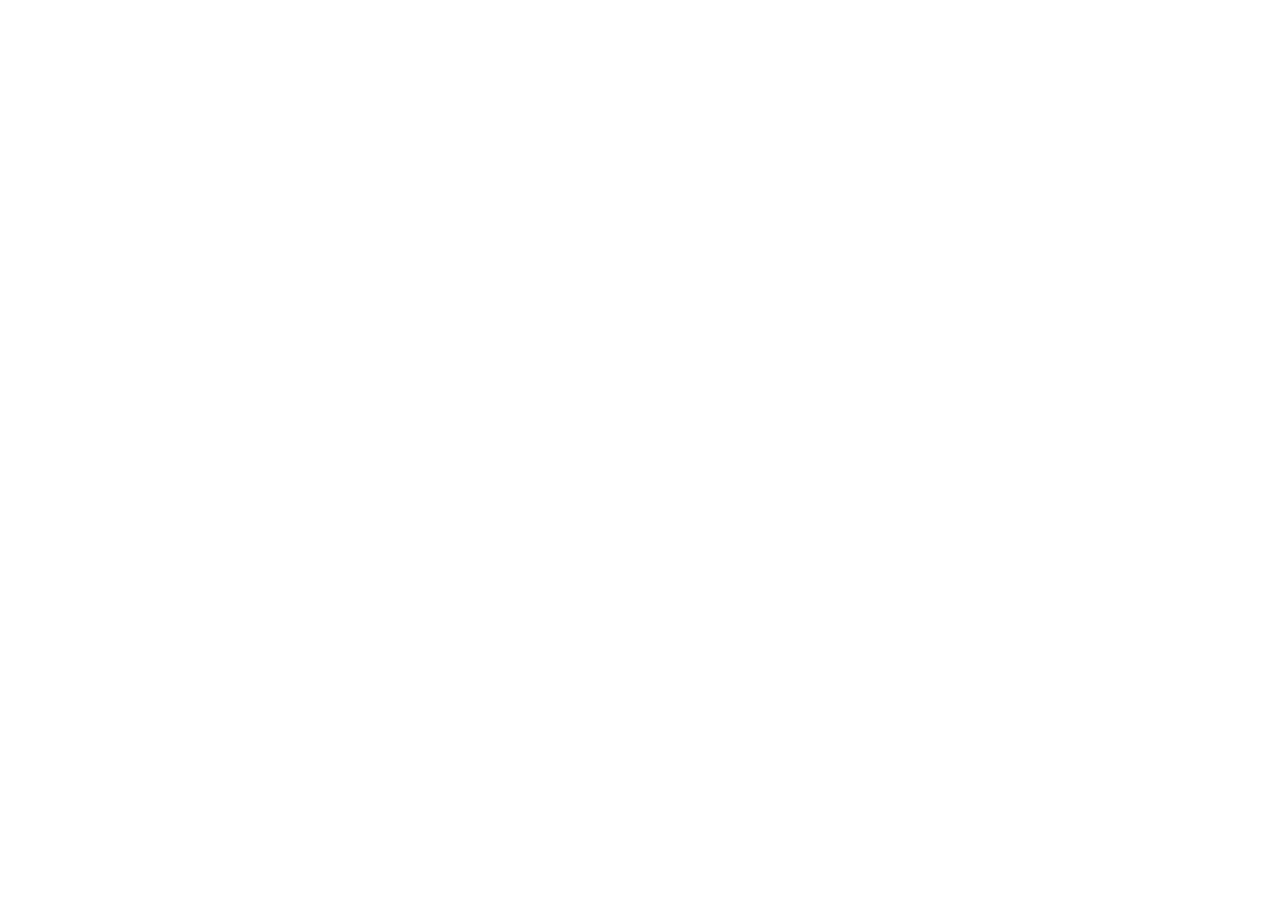
==== front-end/html/index.html @ 0c070b18 "finalizando a tela de login (falta apenas a mensagem aparecer na tela))" ====
<!DOCTYPE html>
<html lang="pt-br">
<head>
    <meta charset="UTF-8">
    <meta name="viewport" content="width=device-width, initial-scale=1.0">
    <link rel="stylesheet" href="./style.css">
    <link rel="shortcut icon" href="favicon.ico" type="image/x-icon">
    <title>Clinica Veterinaria - Sistema interno</title>
</head>
<body>

    <header>

    </header>

    <main>

        
    </main>
    


    <script href="./script.js"></script>
</body>
</html>
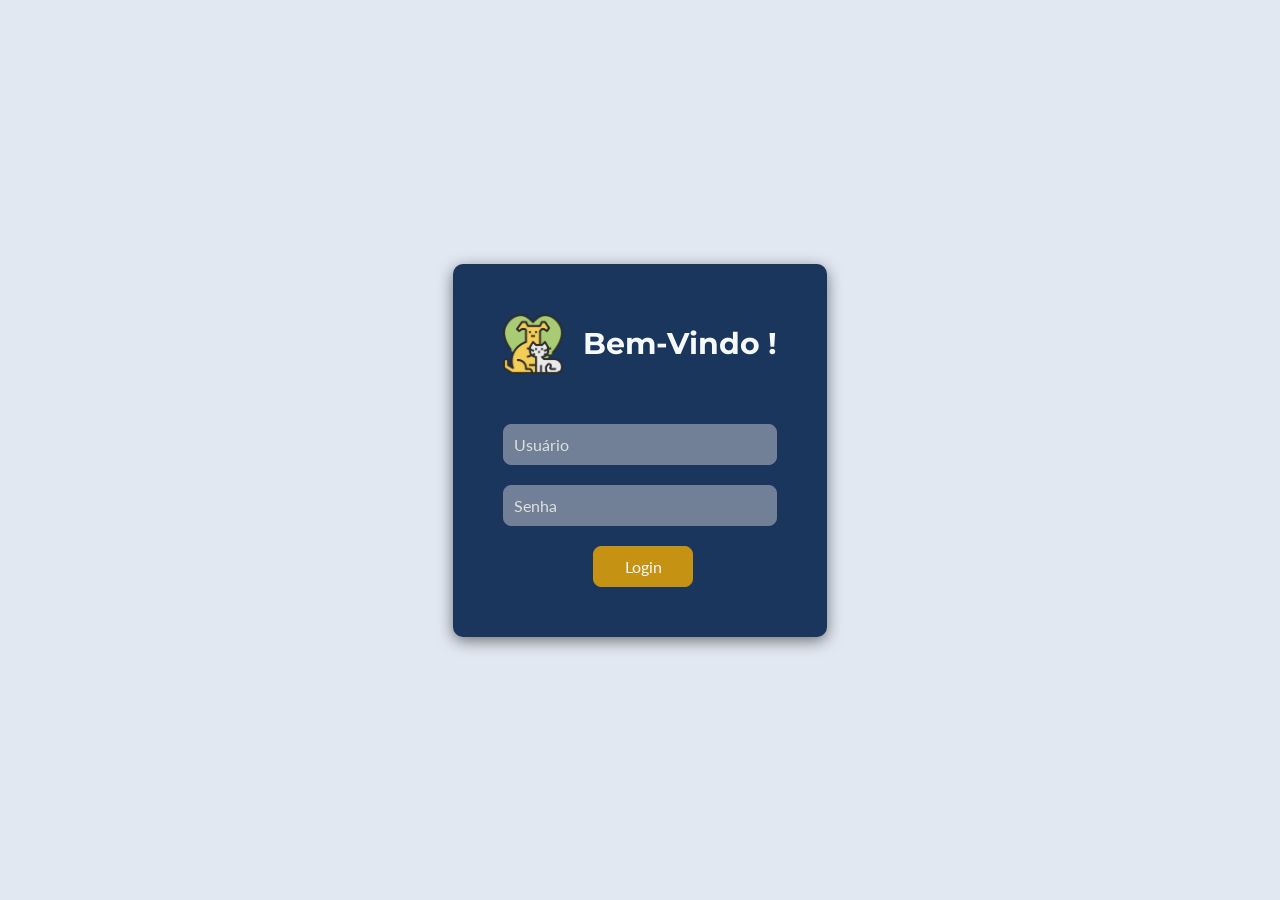
==== commit 32c47bc4: "começando a página de inicia (header e banner), fazendo interatividade de nome do usuario e sair da " ====
--- a/front-end/html/index.html
+++ b/front-end/html/index.html
@@ -3,23 +3,64 @@
 <head>
     <meta charset="UTF-8">
     <meta name="viewport" content="width=device-width, initial-scale=1.0">
-    <link rel="stylesheet" href="./style.css">
+    <link rel="stylesheet" href="../style/index.css">
     <link rel="shortcut icon" href="favicon.ico" type="image/x-icon">
     <title>Clinica Veterinaria - Sistema interno</title>
 </head>
 <body>
 
     <header>
+        <div class="logo">
+            <img src="../image/paw-heart.png" alt="Icone da Logo">
+            <h2> VetClinic </h2>
+        </div>
 
+        <div class="opcoes">
+            <nav>
+                <a href="../html/index.html" id="inicio"> Inicio </a>
+                <a href="../html/cadastroDono.html"> Cadastrar Dono </a>
+                <a href="../html/cadastroAnimal.html"> Cadastrar Animal </a>
+                <a href="../html/consultas.html"> Consultar Cadastros </a>
+            </nav>
+        </div>
+
+        <div class="perfil">
+            <img src="../image/user.png" alt="Icone de perfil" class="user">
+            <p> Nome do Usuário </p>
+            <abbr title="Sair"> <img src="../image/exit.png" alt="Icone de Sair" class="botao-sair"> </abbr>
+        </div>
     </header>
 
     <main>
+        <!-- banner -->
+         <div class="banner" id="#inicio">
+            <div class="banner-content">
+                <h1> Cadastro de <br> <span> Donos & Animais </span></h1>
+                <p> Sistema de gerenciamento para clinica Veterinária. <br>
+                Garante agilidade e precisão para as consultas. </p>
+            </div>
+            
+            <div class="banner-image">
+                <img src="../image/cat and dog hero.jpg" alt="Imagem de Gato e Cachorro juntos">
+            </div>
+        </div>
+
+        <!-- botões para as funcionalidades -->
+         <div class="container-opcoes">
+            <div class="linha-botoes">
+                <div class="botao">
+                    <a href="../html/cadastroDono.html">
+                        Cadastrar Novo Dono ➔
+                    </a>
+                </div>
+            </div>
+         </div>
 
         
     </main>
     
 
 
-    <script href="./script.js"></script>
+    <script src="../script/index.js"></script>
 </body>
 </html>
--- a/front-end/style/index.css
+++ b/front-end/style/index.css
@@ -0,0 +1,158 @@
+/* configuração geral de todos os styles */
+
+@import url('https://fonts.googleapis.com/css2?family=Anton&family=Crimson+Text:ital,wght@0,400;0,600;0,700;1,400;1,600;1,700&family=Montserrat:ital,wght@0,100..900;1,100..900&family=Special+Elite&display=swap');
+/* Montserrat - Titulos - Peso 700*/
+@import url('https://fonts.googleapis.com/css2?family=Anton&family=Crimson+Text:ital,wght@0,400;0,600;0,700;1,400;1,600;1,700&family=Lato:ital,wght@0,100;0,300;0,400;0,700;0,900;1,100;1,300;1,400;1,700;1,900&family=Montserrat:ital,wght@0,100..900;1,100..900&family=Special+Elite&display=swap');
+/* Lato - Texto Corrido - Peso 400 */
+
+:root{
+    --cor-principal: #1a365d;
+    --cor-apoio-azul: #718096;
+    --cor-apoio-verde: #7f9f7f;
+    --cor-fundo: #E1E8F2;
+    --destaque: #c69214;
+    --cinza: #C3C3C3;
+    --claro: #F7FAFC;
+    --fonte-principal: 'Montserrat', sans-serif;
+    --fonte-secundaria: 'Lato', sans-serif;
+}
+
+*{
+    margin: 0%;
+    padding: 0%;
+    box-sizing: border-box;
+}
+
+body{
+    background: var(--cor-fundo);
+    min-height: 100vh;
+}
+
+/* configuração da página de inicio */
+
+header{
+    display: flex;
+    justify-content: space-between;
+    align-items: center;
+    background: #1a365d;
+    color: var(--claro);
+    font-family: var(--fonte-principal);
+    font-weight: 700;
+    padding: 20px;
+    width: 100%;
+    flex: 1;
+    padding-top: 25px;
+}
+
+.logo{
+    display: flex;
+    gap: 10px;
+    align-items: center;
+}
+.logo img{
+    width: 40px;
+    height: 40px;
+}
+
+.opcoes{
+    display: flex;
+    align-items: center;
+}
+
+.opcoes a{
+    text-decoration: none;
+    outline: none;
+    padding: 30px;
+    font-family: var(--fonte-secundaria);
+    font-weight: 400;
+    font-size: 19px;
+    color: var(--claro);
+    transition: color 0.3s ease;
+}
+
+.opcoes a:hover{
+    color: #7f9f7f;
+}
+
+.perfil{
+    display: flex;
+    gap: 20px;
+    align-items: center;
+    margin-right: 20px;
+    font-family: var(--fonte-secundaria);
+    font-weight: 400;
+    font-size: 18px;
+}
+
+.perfil .user{
+    background: var(--claro);
+    padding: 2px;
+    border-radius: 100px;
+    width: 40px;
+    height: auto;
+}
+
+.perfil .botao-sair{
+    cursor: pointer;
+    width: 25px;
+    height: auto;
+}
+
+/* hero principal */
+
+/* banner */
+.banner {
+    margin: 70px;
+    display: flex;
+    align-items: center;
+    justify-content: space-between;
+    background-color: #1a365d; 
+    border-radius: 20px;
+    overflow: hidden;
+    height: 300px;
+}
+
+/* lado do texto */
+.banner-content {
+    color: var(--claro);
+    font-family: var(--fonte-principal);
+    font-size: 50px;
+    padding: 0 40px;
+    flex: 1;
+    margin-left: 50px;
+}
+
+.banner-content h1 {
+    font-size: 50px;
+    margin: 0 0 10px 0;
+    font-weight: 700;
+}
+
+.banner-content span {
+    color: #9FC6FF;
+    font-family: var(--fonte-secundaria);
+    font-weight: 400;
+
+}
+
+.banner-content p {
+    font-size: 18px;
+    color: var(--cinza);
+    margin: 0;
+    line-height: 1.5;
+}
+
+/* lado da Imagem com o efeito de transição */
+.banner-image {
+    flex: 1;
+    height: 100%;
+    position: relative;
+}
+
+.banner-image img {
+    width: 100%;
+    height: 100%;
+    object-fit: cover;
+    -webkit-mask-image: linear-gradient(to right, transparent 0%, black 40%);
+    mask-image: linear-gradient(to right, transparent 0%, black 40%);
+}
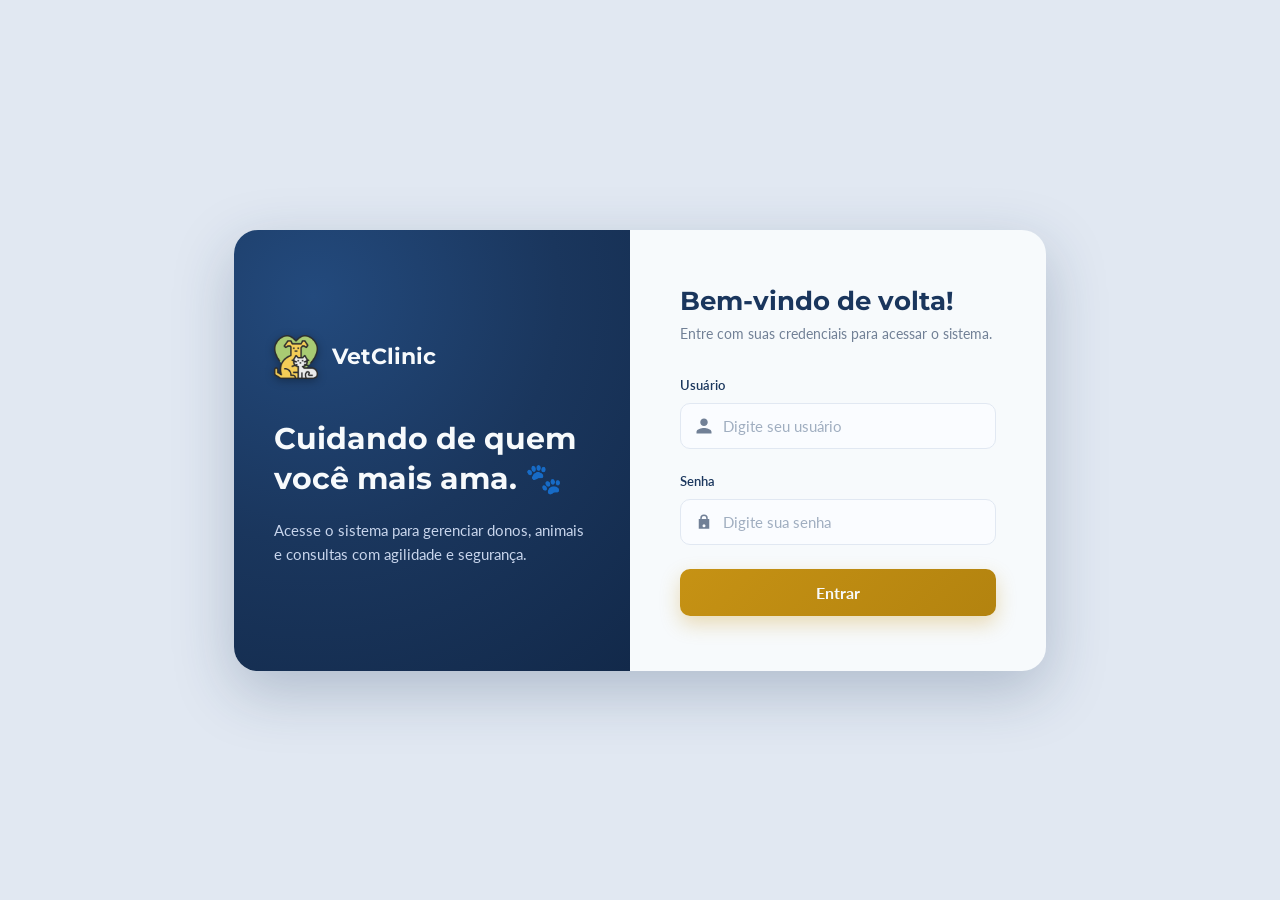
==== commit 539eb48b: "finalizei a tela de inicio e repaginei o login" ====
--- a/front-end/html/index.html
+++ b/front-end/html/index.html
@@ -17,7 +17,7 @@
 
         <div class="opcoes">
             <nav>
-                <a href="../html/index.html" id="inicio"> Inicio </a>
+                <a href="../html/index.html" id="inicio" class="ativo"> Inicio </a>
                 <a href="../html/cadastroDono.html"> Cadastrar Dono </a>
                 <a href="../html/cadastroAnimal.html"> Cadastrar Animal </a>
                 <a href="../html/consultas.html"> Consultar Cadastros </a>
@@ -33,7 +33,7 @@
 
     <main>
         <!-- banner -->
-         <div class="banner" id="#inicio">
+        <div class="banner" id="#inicio">
             <div class="banner-content">
                 <h1> Cadastro de <br> <span> Donos & Animais </span></h1>
                 <p> Sistema de gerenciamento para clinica Veterinária. <br>
@@ -46,19 +46,170 @@
         </div>
 
         <!-- botões para as funcionalidades -->
-         <div class="container-opcoes">
+        <div class="container-opcoes">
+            <h2> Ações rápidas <br>
+                <span> Gerencie rapidamente donos, animais e consultas </span>
+            </h2>
             <div class="linha-botoes">
                 <div class="botao">
+                    <div class="botao-icone">
+                        <img src="../image/user-add.png" alt="Icone de User">
+                    </div>
                     <a href="../html/cadastroDono.html">
-                        Cadastrar Novo Dono ➔
-                    </a>
-                </div>
-            </div>
-         </div>
+                        Cadastrar Dono <span class="seta">➔</span>
+                    </a>
+                    <p> Adicione um novo tutor ao sistema. </p>
+                </div>
+
+                <div class="botao">
+                    <div class="botao-icone">
+                        <img src="../image/paw-button.png" alt="Icone de Patinha">
+                    </div>
+                    <a href="../html/cadastroAnimal.html">
+                        Cadastrar Novo Animal <span class="seta">➔</span>
+                    </a>
+                    <p> Adicione um novo animal ao sistema.</p>
+                </div>
+
+                <div class="botao">
+                    <div class="botao-icone">
+                        <img src="../image/id-badge (1).png" alt="Icone de Crachá">
+                    </div>
+                    <a href="../html/consultas.html">
+                        Consultar Cadastros <span class="seta">➔</span>
+                    </a>
+                    <p> Veja os cadastros existentes no sistema. </p>
+                </div>
+            </div>
+        </div>
+
+        <!-- painel de estatistica -->
+        <!-- futuramente será atualizado conforme o banco de dados -->
+        <section class="estatisticas">
+            <div class="titulo-estatisticas">
+                <h2>Estatísticas <br>
+                    <span> Resumo geral do sistema. </span></h2>
+            </div>
+
+            <div class="cards-estatisticas">
+
+                <div class="card-estatistica">
+                    <div class="icone icone-azul">
+                        <img src="../image/user-add.png">
+                    </div>
+
+                    <div class="texto">
+                        <h3>128</h3>
+                        <p>Donos Cadastrados</p>
+                    </div>
+                </div>
+
+                <div class="card-estatistica">
+                    <div class="icone icone-verde">
+                        <img src="../image/paw-button.png">
+                    </div>
+
+                    <div class="texto">
+                        <h3>245</h3>
+                        <p>Animais Cadastrados</p>
+                    </div>
+                </div>
+
+                <div class="card-estatistica">
+                    <div class="icone icone-dourado">
+                        <img src="../image/calendar (1).png">
+                    </div>
+
+                    <div class="texto">
+                        <h3>12</h3>
+                        <p>Consultas Hoje</p>
+                    </div>
+                </div>
+
+                <div class="card-estatistica">
+                    <div class="icone icone-marinho">
+                        <img src="../image/user-md.png">
+                    </div>
+
+                    <div class="texto">
+                        <h3>5</h3>
+                        <p>Veterinários</p>
+                    </div>
+                </div>
+            </div>
+        </section>
 
         
     </main>
     
+    <footer class="footer">
+        <div class="footer-top">
+            <div class="footer-brand">
+                <div class="footer-logo-image">
+                    <img src="../image/paw-heart.png" alt="Icone da Logo">
+                    <h2>VetClinic</h2>
+                </div>
+                <p>Sistema de gerenciamento para clínicas veterinárias. Agilidade e precisão no cuidado com os animais.</p>
+
+                <div class="footer-social">
+                    <a href="#" aria-label="Facebook">
+                        <svg viewBox="0 0 24 24"><path d="M13 22v-9h3l1-4h-4V7c0-1.1.3-1.8 1.9-1.8H17V1.1C16.6 1 15.4 1 14 1c-3 0-5 1.8-5 5.2V9H6v4h3v9h4z"/></svg>
+                    </a>
+                    <a href="#" aria-label="Instagram">
+                        <svg viewBox="0 0 24 24"><path d="M12 2c2.7 0 3 0 4.1.1 1.1.05 1.8.2 2.4.5.6.3 1.1.6 1.6 1.1.5.5.8 1 1.1 1.6.3.6.4 1.3.5 2.4.1 1.1.1 1.4.1 4.1s0 3-.1 4.1c-.1 1.1-.2 1.8-.5 2.4-.3.6-.6 1.1-1.1 1.6-.5.5-1 .8-1.6 1.1-.6.3-1.3.4-2.4.5-1.1.1-1.4.1-4.1.1s-3 0-4.1-.1c-1.1-.1-1.8-.2-2.4-.5-.6-.3-1.1-.6-1.6-1.1-.5-.5-.8-1-1.1-1.6-.3-.6-.4-1.3-.5-2.4C2 15 2 14.7 2 12s0-3 .1-4.1c.1-1.1.2-1.8.5-2.4.3-.6.6-1.1 1.1-1.6.5-.5 1-.8 1.6-1.1.6-.3 1.3-.4 2.4-.5C9 2 9.3 2 12 2zm0 5a5 5 0 100 10 5 5 0 000-10zm0 8.2A3.2 3.2 0 1112 8.8a3.2 3.2 0 010 6.4zm5.2-8.4a1.2 1.2 0 11-2.4 0 1.2 1.2 0 012.4 0z"/></svg>
+                    </a>
+                    <a href="#" aria-label="WhatsApp">
+                        <svg viewBox="0 0 24 24"><path d="M12 2a10 10 0 00-8.6 15L2 22l5.2-1.4A10 10 0 1012 2zm0 18a8 8 0 01-4.1-1.1l-.3-.2-3 .8.8-2.9-.2-.3A8 8 0 1112 20zm4.4-5.9c-.2-.1-1.4-.7-1.7-.8-.2-.1-.4-.1-.6.1-.2.2-.6.8-.8 1-.1.2-.3.2-.5.1-.2-.1-1-.4-2-1.2-.7-.6-1.2-1.4-1.4-1.6-.1-.2 0-.4.1-.5.1-.1.2-.3.4-.4.1-.1.2-.2.2-.4.1-.1 0-.3 0-.4-.1-.1-.6-1.4-.8-1.9-.2-.5-.4-.4-.6-.4h-.5c-.2 0-.4.1-.6.3-.2.2-.8.8-.8 1.9s.8 2.2.9 2.4c.1.2 1.6 2.4 3.8 3.4.5.2.9.4 1.3.5.5.2 1 .1 1.4.1.4-.1 1.4-.6 1.6-1.1.2-.5.2-1 .1-1.1-.1-.1-.2-.2-.4-.3z"/></svg>
+                    </a>
+                </div>
+            </div>
+
+            <div class="footer-col">
+                <h4>Links Rápidos</h4>
+                <div class="footer-links">
+                    <a href="../html/index.html">Início</a>
+                    <a href="../html/cadastroDono.html">Cadastrar Dono</a>
+                    <a href="../html/cadastroAnimal.html">Cadastrar Animal</a>
+                    <a href="../html/consultas.html">Consultar Cadastros</a>
+                </div>
+            </div>
+
+            <div class="footer-col">
+                <h4>Contato</h4>
+                <ul class="footer-contato">
+                    <li>
+                        <svg viewBox="0 0 24 24"><path d="M12 2a7 7 0 00-7 7c0 5.2 7 13 7 13s7-7.8 7-13a7 7 0 00-7-7zm0 9.5A2.5 2.5 0 1112 6.5a2.5 2.5 0 010 5z"/></svg>
+                        <span>Av. das Clínicas, 123 - Piracicaba/SP</span>
+                    </li>
+                    <li>
+                        <svg viewBox="0 0 24 24"><path d="M6.6 10.8c1.4 2.7 3.6 5 6.4 6.4l2.1-2.1c.3-.3.7-.4 1-.2 1.1.4 2.3.6 3.5.6.6 0 1 .4 1 1V20c0 .6-.4 1-1 1C10.6 21 3 13.4 3 4c0-.6.4-1 1-1h3.5c.6 0 1 .4 1 1 0 1.2.2 2.4.6 3.5.1.4 0 .8-.2 1.1L6.6 10.8z"/></svg>
+                        <span>(19) 99999-0000</span>
+                    </li>
+                    <li>
+                        <svg viewBox="0 0 24 24"><path d="M20 4H4c-1.1 0-2 .9-2 2v12c0 1.1.9 2 2 2h16c1.1 0 2-.9 2-2V6c0-1.1-.9-2-2-2zm0 4l-8 5-8-5V6l8 5 8-5v2z"/></svg>
+                        <span>contato@vetclinic.com</span>
+                    </li>
+                </ul>
+            </div>
+
+            <div class="footer-col">
+                <h4>Horário de Atendimento</h4>
+                <div class="footer-horario">
+                    <div class="linha-horario"><span>Seg - Sex</span><span>8h às 19h</span></div>
+                    <div class="linha-horario"><span>Sábado</span><span>9h às 13h</span></div>
+                    <div class="linha-horario"><span>Domingo</span><span>Fechado</span></div>
+                </div>
+            </div>
+
+        </div>
+
+        <div class="footer-bottom">
+            <div class="footer-info">
+                <p>© 2026 VetClinic. Todos os direitos reservados.</p>
+                <span class="selo-versao">Versão 1.0</span>
+            </div>
+        </div>
+    </footer>
 
 
     <script src="../script/index.js"></script>
--- a/front-end/style/index.css
+++ b/front-end/style/index.css
@@ -38,78 +38,115 @@
     color: var(--claro);
     font-family: var(--fonte-principal);
     font-weight: 700;
-    padding: 20px;
+    padding: 18px 30px;
     width: 100%;
-    flex: 1;
-    padding-top: 25px;
+    flex-wrap: wrap;
+    row-gap: 15px;
+    box-shadow: 0 4px 20px rgba(0,0,0,0.18);
+    position: relative;
+    z-index: 10;
 }
 
 .logo{
     display: flex;
-    gap: 10px;
+    gap: 12px;
     align-items: center;
 }
 .logo img{
-    width: 40px;
-    height: 40px;
+    width: 38px;
+    height: 38px;
+    filter: drop-shadow(0 2px 4px rgba(0,0,0,.3));
+}
+
+.logo h2{
+    letter-spacing: .5px;
 }
 
 .opcoes{
     display: flex;
     align-items: center;
+}
+
+.opcoes nav{
+    display: flex;
+    flex-wrap: wrap;
+    justify-content: center;
+    gap: 4px;
 }
 
 .opcoes a{
     text-decoration: none;
     outline: none;
-    padding: 30px;
+    padding: 12px 18px;
+    border-radius: 10px;
     font-family: var(--fonte-secundaria);
     font-weight: 400;
-    font-size: 19px;
+    font-size: 15px;
+    color: #C8D5EC;
+    transition: .25s;
+}
+
+.opcoes a:hover{
     color: var(--claro);
-    transition: color 0.3s ease;
-}
-
-.opcoes a:hover{
-    color: #7f9f7f;
+    background: rgba(255,255,255,0.08);
+}
+
+.opcoes a.ativo{
+    color: var(--claro);
+    background: rgba(127,159,127,0.25);
+    font-weight: 700;
 }
 
 .perfil{
     display: flex;
-    gap: 20px;
-    align-items: center;
-    margin-right: 20px;
+    gap: 14px;
+    align-items: center;
     font-family: var(--fonte-secundaria);
     font-weight: 400;
-    font-size: 18px;
+    font-size: 15px;
+    background: rgba(255,255,255,0.06);
+    padding: 8px 16px;
+    border-radius: 50px;
+    border: 1px solid rgba(255,255,255,0.1);
 }
 
 .perfil .user{
     background: var(--claro);
     padding: 2px;
     border-radius: 100px;
-    width: 40px;
-    height: auto;
+    width: 32px;
+    height: 32px;
+    object-fit: cover;
+    border: 2px solid var(--cor-apoio-verde);
 }
 
 .perfil .botao-sair{
     cursor: pointer;
-    width: 25px;
+    width: 20px;
     height: auto;
+    opacity: .8;
+    transition: .25s;
+}
+
+.perfil .botao-sair:hover{
+    opacity: 1;
+    transform: translateX(2px);
 }
 
 /* hero principal */
 
 /* banner */
 .banner {
-    margin: 70px;
+    margin: 40px;
     display: flex;
     align-items: center;
     justify-content: space-between;
-    background-color: #1a365d; 
+    background: radial-gradient(circle at 15% 20%, #234a7d 0%, #1a365d 45%, #12294a 100%);
     border-radius: 20px;
     overflow: hidden;
     height: 300px;
+    position: relative;
+    box-shadow: 0 15px 40px rgba(26,54,93,0.25);
 }
 
 /* lado do texto */
@@ -120,7 +157,9 @@
     padding: 0 40px;
     flex: 1;
     margin-left: 50px;
-}
+    position: relative;
+    z-index: 1;
+}    
 
 .banner-content h1 {
     font-size: 50px;
@@ -136,7 +175,7 @@
 }
 
 .banner-content p {
-    font-size: 18px;
+    font-size: 16px;
     color: var(--cinza);
     margin: 0;
     line-height: 1.5;
@@ -155,4 +194,576 @@
     object-fit: cover;
     -webkit-mask-image: linear-gradient(to right, transparent 0%, black 40%);
     mask-image: linear-gradient(to right, transparent 0%, black 40%);
+}
+
+/* botões de funcionalidades */
+.container-opcoes{
+    background: var(--claro);
+    border: 1px solid var(--cinza);
+    margin: 40px;
+    gap: 30px;
+    padding: 35px;
+    display: flex;
+    flex-direction: column;
+    border-radius: 20px;
+    overflow: hidden;
+    height: 350px;
+    box-shadow: 0 10px 30px rgba(26,54,93,0.05);
+}
+
+.container-opcoes h2{
+    font-family: var(--fonte-principal);
+    color: #1a365d;
+    font-weight: 700;
+    font-size: 28px;
+}
+
+.container-opcoes span{
+    font-family: var(--fonte-secundaria);
+    color: var(--cor-apoio-azul);
+    font-weight: 400;
+    font-size: 15px;
+}
+
+.linha-botoes{
+    display: grid;
+    grid-template-columns: repeat(3,1fr);
+    gap: 25px;
+}
+
+.botao{
+    display: flex;
+    flex-direction: column;
+    gap: 8px;
+    background-color: var(--claro);
+    padding: 24px;
+    border-radius: 16px;
+    border: 1px solid #E4E9F2;
+    width: 100%;
+    box-shadow: 0 8px 20px rgba(26,54,93,0.06);
+    transition: .3s;
+    position: relative;
+}
+
+.botao:hover{
+    transform: translateY(-6px);
+    box-shadow: 0 15px 35px rgba(26,54,93,.14);
+    border-color: var(--cor-apoio-verde);
+}
+
+.botao-icone{
+    width: 48px;
+    height: 48px;
+    border-radius: 12px;
+    background: linear-gradient(135deg, var(--cor-principal), #2c5288);
+    display: flex;
+    align-items: center;
+    justify-content: center;
+    margin-bottom: 6px;
+}
+
+.botao img{
+    width: 22px;
+    height: auto;
+    filter: brightness(0) invert(1);
+}
+
+.botao a{
+    text-decoration: none;
+    outline: none;
+    color: var(--cor-principal);
+    font-family: var(--fonte-principal);
+    font-weight: 700;
+    font-size: 16px;
+    display: flex;
+    align-items: center;
+    gap: 6px;
+}
+
+.botao .seta{
+    transition: .25s;
+    color: var(--cor-apoio-verde);
+}
+
+.botao:hover .seta{
+    transform: translateX(4px);
+}
+
+.botao p{
+    font-family: var(--fonte-secundaria);
+    color: #667085;
+    font-weight: 400;
+    font-size: 14px;
+}
+
+/* painel de estatistica */
+.estatisticas{
+    background: var(--claro);
+    border: 1px solid var(--cinza);
+    margin: 40px;
+    gap: 30px;
+    padding: 35px;
+    display: flex;
+    flex-direction: column;
+    border-radius: 20px;
+    overflow: hidden;
+    height: 300px;
+    box-shadow: 0 10px 30px rgba(26,54,93,0.05);
+}
+
+.titulo-estatisticas h2{
+    font-family: var(--fonte-principal);
+    color: #1a365d;
+    font-weight: 700;
+    font-size: 28px;
+}
+
+.titulo-estatisticas span{
+    font-family: var(--fonte-secundaria);
+    color: var(--cor-apoio-azul);
+    font-weight: 400;
+    font-size: 15px;
+}
+
+.cards-estatisticas{
+    display: grid;
+    grid-template-columns: repeat(4,1fr);
+    gap: 20px;
+}
+
+.card-estatistica{
+    font-family: var(--fonte-principal);
+    background: var(--claro);
+    border: 1px solid #E4E9F2;
+    border-radius: 18px;
+    padding: 22px;
+    display: flex;
+    align-items: center;
+    gap: 16px;
+    box-shadow: 0 8px 20px rgba(26,54,93,0.06);
+    transition: .3s;
+}
+
+.card-estatistica:hover{
+    transform: translateY(-6px);
+    box-shadow: 0 15px 35px rgba(26,54,93,.14);
+}
+
+.icone{
+    width: 54px;
+    height: 54px;
+    border-radius: 14px;
+    display:flex;
+    justify-content:center;
+    align-items:center;
+    flex-shrink: 0;
+}
+
+.icone.icone-azul{ background: rgba(26,54,93,0.1); }
+.icone.icone-verde{ background: rgba(127,159,127,0.18); }
+.icone.icone-dourado{ background: rgba(198,146,20,0.15); }
+.icone.icone-marinho{ background: rgba(113,128,150,0.18); }
+
+.icone img{
+    width:26px;
+    height: auto;
+}
+
+.icone-azul img{ filter: brightness(0) saturate(100%) invert(21%) sepia(23%) saturate(1500%) hue-rotate(180deg); }
+.icone-verde img{ filter: brightness(0) saturate(100%) invert(58%) sepia(11%) saturate(600%) hue-rotate(60deg); }
+.icone-dourado img{ filter: brightness(0) saturate(100%) invert(60%) sepia(60%) saturate(900%) hue-rotate(1deg); }
+.icone-marinho img{ filter: brightness(0) saturate(100%) invert(46%); }
+
+.texto h3{
+    font-size:28px;
+    color:#1D3B68;
+    margin:0;
+}
+
+.texto p{
+    font-family: var(--fonte-secundaria);
+    font-weight: 400;
+    margin-top:4px;
+    color: #667085;
+    font-size:14px;
+}
+
+/* footer */
+.footer{
+    width: 100%;
+    background: linear-gradient(180deg, #1a365d 0%, #12294a 100%);
+    margin-top: 80px;
+    position: relative;
+    overflow: hidden;
+}
+
+/* faixa decorativa no topo do footer */
+.footer::before{
+    content: "";
+    position: absolute;
+    top: 0;
+    left: 0;
+    width: 100%;
+    height: 4px;
+    background: linear-gradient(90deg, var(--destaque), var(--cor-apoio-verde), #9FC6FF);
+}
+
+.footer-top{
+    width: 85%;
+    margin: auto;
+    padding: 60px 0 40px 0;
+    display: grid;
+    grid-template-columns: 1.4fr 1fr 1fr 1fr;
+    gap: 40px;
+}
+
+.footer-brand .footer-logo-image{
+    display: flex;
+    gap: 10px;
+    align-items: center;
+}
+
+.footer-brand .footer-logo-image img{
+    width: 38px;
+    height: 38px;
+}
+
+.footer-brand .footer-logo-image h2{
+    font-family: var(--fonte-principal);
+    font-weight: 700;
+    color: var(--claro);
+    font-size: 24px;
+}
+
+.footer-brand p{
+    margin-top: 14px;
+    font-family: var(--fonte-secundaria);
+    color: #AEC2DE;
+    font-size: 14px;
+    line-height: 1.6;
+    max-width: 260px;
+}
+
+.footer-social{
+    display: flex;
+    gap: 12px;
+    margin-top: 20px;
+}
+
+.footer-social a{
+    width: 36px;
+    height: 36px;
+    border-radius: 50%;
+    background: rgba(255,255,255,0.08);
+    border: 1px solid rgba(255,255,255,0.15);
+    display: flex;
+    align-items: center;
+    justify-content: center;
+    transition: .3s;
+}
+
+.footer-social a:hover{
+    background: var(--cor-apoio-verde);
+    border-color: var(--cor-apoio-verde);
+    transform: translateY(-3px);
+}
+
+.footer-social svg{
+    width: 16px;
+    height: 16px;
+    fill: var(--claro);
+}
+
+.footer-col h4{
+    font-family: var(--fonte-principal);
+    color: var(--claro);
+    font-size: 16px;
+    font-weight: 700;
+    margin-bottom: 20px;
+    position: relative;
+    padding-bottom: 10px;
+}
+
+.footer-col h4::after{
+    content: "";
+    position: absolute;
+    left: 0;
+    bottom: 0;
+    width: 30px;
+    height: 3px;
+    border-radius: 3px;
+    background: var(--destaque);
+}
+
+.footer-links{
+    display: flex;
+    flex-direction: column;
+    gap: 12px;
+}
+
+.footer-links a{
+    font-family: var(--fonte-secundaria);
+    font-size: 14px;
+    color: #C8D5EC;
+    text-decoration: none;
+    transition: .25s;
+    width: fit-content;
+}
+
+.footer-links a:hover{
+    color: var(--cor-apoio-verde);
+    padding-left: 5px;
+}
+
+.footer-contato{
+    display: flex;
+    flex-direction: column;
+    gap: 14px;
+}
+
+.footer-contato li{
+    list-style: none;
+    display: flex;
+    align-items: flex-start;
+    gap: 10px;
+    font-family: var(--fonte-secundaria);
+    font-size: 14px;
+    color: #C8D5EC;
+}
+
+.footer-contato svg{
+    width: 16px;
+    height: 16px;
+    fill: var(--cor-apoio-verde);
+    flex-shrink: 0;
+    margin-top: 2px;
+}
+
+.footer-horario{
+    display: flex;
+    flex-direction: column;
+    gap: 10px;
+}
+
+.footer-horario .linha-horario{
+    display: flex;
+    justify-content: space-between;
+    font-family: var(--fonte-secundaria);
+    font-size: 14px;
+    color: #C8D5EC;
+    border-bottom: 1px dashed rgba(255,255,255,0.12);
+    padding-bottom: 8px;
+}
+
+.footer-horario .linha-horario span:last-child{
+    color: var(--claro);
+    font-weight: 600;
+}
+
+.footer-bottom{
+    border-top: 1px solid rgba(255,255,255,0.1);
+    padding: 20px 0;
+}
+
+.footer-bottom .footer-info{
+    width: 85%;
+    margin: auto;
+    display: flex;
+    justify-content: space-between;
+    align-items: center;
+    flex-wrap: wrap;
+    gap: 10px;
+}
+
+.footer-bottom p{
+    font-family: var(--fonte-secundaria);
+    color: #9FB1CC;
+    font-size: 13px;
+    margin: 0;
+}
+
+.footer-bottom .selo-versao{
+    background: rgba(255,255,255,0.08);
+    padding: 4px 12px;
+    border-radius: 20px;
+    font-size: 12px;
+}
+
+/* responsivo */
+@media (max-width: 900px){
+    .footer-top{
+        grid-template-columns: repeat(2, 1fr);
+    }
+}
+
+@media (max-width: 600px){
+    .footer-top{
+        grid-template-columns: 1fr;
+        text-align: center;
+        padding: 45px 0 30px 0;
+    }
+
+    .footer-brand .footer-logo-image,
+    .footer-social{
+        justify-content: center;
+    }
+
+    .footer-brand p{
+        max-width: 100%;
+        margin-left: auto;
+        margin-right: auto;
+    }
+
+    .footer-col h4::after{
+        left: 50%;
+        transform: translateX(-50%);
+    }
+
+    .footer-links{
+        align-items: center;
+    }
+
+    .footer-contato li{
+        justify-content: center;
+        text-align: left;
+    }
+
+    .footer-horario .linha-horario{
+        justify-content: center;
+        gap: 8px;
+    }
+
+    .footer-bottom .footer-info{
+        flex-direction: column;
+        text-align: center;
+    }
+}
+
+/* RESPONSIVIDADE */
+
+/* Tablets (até 1024px) */
+@media (max-width: 1024px) {
+
+    .banner-content h1 {
+        font-size: 38px;
+    }
+
+    .container-opcoes,
+    .estatisticas {
+        height: auto;
+    }
+
+    .cards-estatisticas {
+        grid-template-columns: repeat(2, 1fr);
+    }
+
+    .linha-botoes {
+        grid-template-columns: repeat(2, 1fr);
+    }
+}
+
+/* Tablets pequenos / celulares grandes (até 768px) */
+@media (max-width: 768px) {
+
+    header {
+        flex-direction: column;
+        justify-content: center;
+        text-align: center;
+    }
+
+    .opcoes a {
+        padding: 12px 15px;
+        font-size: 14px;
+    }
+
+    .perfil {
+        margin-right: 0;
+    }
+
+    .banner {
+        flex-direction: column;
+        height: auto;
+        margin: 20px;
+        text-align: center;
+        padding: 20px 0;
+    }
+
+    .banner-content {
+        margin-left: 0;
+        padding: 0 20px;
+        order: 1;
+    }
+
+    .banner-content h1 {
+        font-size: 32px;
+    }
+
+    .banner-image {
+        order: 0;
+        width: 100%;
+        height: 220px;
+        margin-bottom: 20px;
+    }
+
+    .banner-image img {
+        -webkit-mask-image: none;
+        mask-image: none;
+    }
+
+    .container-opcoes,
+    .estatisticas {
+        margin: 20px;
+        height: auto;
+    }
+
+    .linha-botoes {
+        grid-template-columns: 1fr;
+    }
+
+    .cards-estatisticas {
+        grid-template-columns: repeat(2, 1fr);
+        gap: 15px;
+    }
+
+}
+
+/* Celulares pequenos (até 480px) */
+@media (max-width: 480px) {
+
+    .logo h2 {
+        font-size: 18px;
+    }
+
+    .opcoes nav {
+        flex-direction: column;
+    }
+
+    .opcoes a {
+        padding: 8px 0;
+    }
+
+    .banner-content h1 {
+        font-size: 26px;
+    }
+
+    .banner-content p {
+        font-size: 14px;
+    }
+
+    .container-opcoes h2,
+    .titulo-estatisticas h2 {
+        font-size: 24px;
+    }
+
+    .cards-estatisticas {
+        grid-template-columns: 1fr;
+    }
+
+    .card-estatistica {
+        padding: 15px;
+    }
+
+    .texto h3 {
+        font-size: 24px;
+    }
 }
